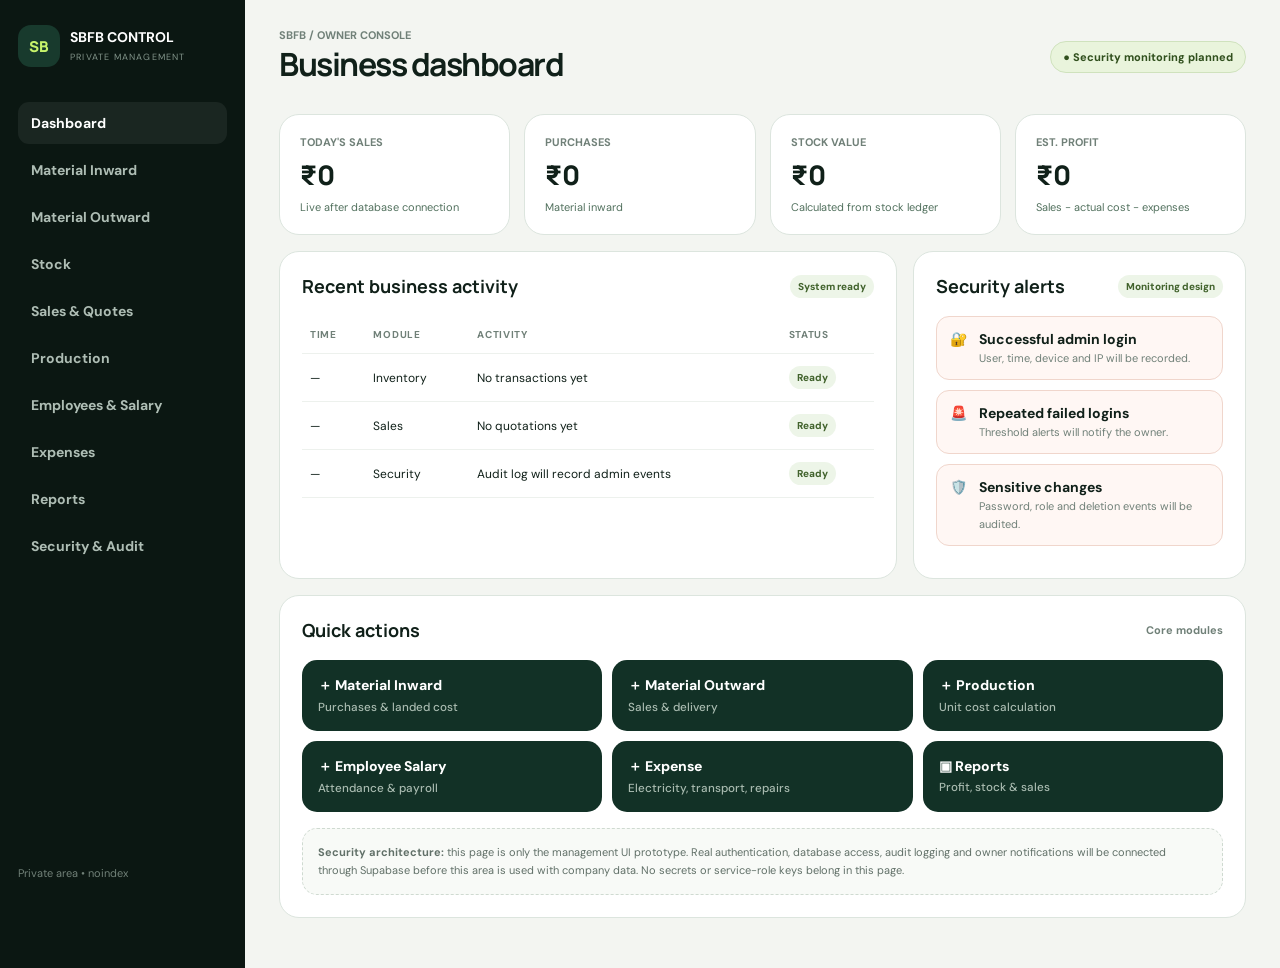
==== admin/index.html @ 0e0aa969 "Add SBFB management dashboard prototype" ====
<!doctype html><html lang="en"><head><meta charset="utf-8"><meta name="viewport" content="width=device-width,initial-scale=1"><title>SBFB Management — Admin</title><meta name="robots" content="noindex,nofollow"><link rel="preconnect" href="https://fonts.googleapis.com"><link rel="preconnect" href="https://fonts.gstatic.com" crossorigin><link href="https://fonts.googleapis.com/css2?family=DM+Sans:wght@400;500;600;700&family=Manrope:wght@600;700;800&display=swap" rel="stylesheet"><style>:root{--bg:#f3f5f1;--ink:#102019;--muted:#708078;--line:#dce5de;--green:#123126;--lime:#c7f36b;--orange:#ee7540;--card:#fff}*{box-sizing:border-box}body{margin:0;background:var(--bg);color:var(--ink);font:14px 'DM Sans',sans-serif}h1,h2,h3{font-family:Manrope;margin:0}.shell{display:grid;grid-template-columns:245px 1fr;min-height:100vh}.side{background:#0b1712;color:#d7e2db;padding:25px 18px}.brand{display:flex;gap:10px;align-items:center;margin-bottom:35px}.mark{width:42px;height:42px;border-radius:13px;background:#183a2d;color:var(--lime);display:grid;place-items:center;font:800 15px Manrope}.brand b{display:block;color:#fff}.brand small{font-size:9px;letter-spacing:1.2px;color:#82948a}.nav{display:grid;gap:5px}.nav a{padding:12px 13px;border-radius:11px;color:#aebdb4;text-decoration:none;font-weight:700}.nav a.active,.nav a:hover{background:#ffffff10;color:#fff}.sidefoot{position:fixed;bottom:20px;font-size:11px;color:#718178}.main{padding:28px 34px 50px}.top{display:flex;justify-content:space-between;align-items:center;margin-bottom:28px}.top h1{font-size:32px;letter-spacing:-1.5px}.secure{background:#e9f4dc;color:#31501e;border:1px solid #cfe2bd;border-radius:999px;padding:8px 12px;font-size:11px;font-weight:800}.cards{display:grid;grid-template-columns:repeat(4,1fr);gap:14px}.card{background:var(--card);border:1px solid var(--line);border-radius:20px;padding:20px}.label{font-size:11px;color:var(--muted);font-weight:700}.value{font:800 27px Manrope;margin-top:7px}.trend{font-size:11px;color:#52715e;margin-top:7px}.grid{display:grid;grid-template-columns:1.3fr .7fr;gap:16px;margin-top:16px}.panel{background:#fff;border:1px solid var(--line);border-radius:20px;padding:22px}.panelhead{display:flex;justify-content:space-between;align-items:center;margin-bottom:18px}.panel h2{font-size:18px}.table{width:100%;border-collapse:collapse}.table th,.table td{text-align:left;padding:12px 8px;border-bottom:1px solid #edf1ed;font-size:12px}.table th{color:var(--muted);font-size:10px;text-transform:uppercase;letter-spacing:.7px}.status{display:inline-block;border-radius:999px;padding:5px 8px;font-size:10px;font-weight:800;background:#edf5e8;color:#42632d}.alert{display:flex;gap:12px;padding:13px;border:1px solid #f0d6cc;background:#fff7f4;border-radius:13px;margin-bottom:10px}.alert b{display:block}.alert span{font-size:11px;color:var(--muted)}.quick{display:grid;grid-template-columns:repeat(3,1fr);gap:10px;margin-top:16px}.quick a{background:#123126;color:#fff;padding:16px;border-radius:15px;text-decoration:none;font-weight:800}.quick small{display:block;color:#a9bbb0;margin-top:4px;font-weight:500}.note{margin-top:16px;background:#f8faf7;border:1px dashed #cfdad1;border-radius:15px;padding:15px;color:#617068;font-size:11px;line-height:1.6}@media(max-width:900px){.shell{grid-template-columns:1fr}.side{position:static}.sidefoot{position:static;margin-top:30px}.cards{grid-template-columns:1fr 1fr}.grid{grid-template-columns:1fr}}@media(max-width:550px){.main{padding:22px 14px 40px}.top{align-items:flex-start;gap:12px}.top h1{font-size:26px}.cards{grid-template-columns:1fr 1fr}.quick{grid-template-columns:1fr}.table{min-width:560px}.panel{overflow:auto}}</style></head><body><div class="shell"><aside class="side"><div class="brand"><div class="mark">SB</div><div><b>SBFB CONTROL</b><small>PRIVATE MANAGEMENT</small></div></div><nav class="nav"><a class="active" href="#dashboard">Dashboard</a><a href="#inward">Material Inward</a><a href="#outward">Material Outward</a><a href="#stock">Stock</a><a href="#sales">Sales & Quotes</a><a href="#production">Production</a><a href="#employees">Employees & Salary</a><a href="#expenses">Expenses</a><a href="#reports">Reports</a><a href="#security">Security & Audit</a></nav><div class="sidefoot">Private area • noindex</div></aside><main class="main" id="dashboard"><div class="top"><div><div class="label">SBFB / OWNER CONSOLE</div><h1>Business dashboard</h1></div><div class="secure">● Security monitoring planned</div></div><section class="cards"><div class="card"><div class="label">TODAY'S SALES</div><div class="value">₹0</div><div class="trend">Live after database connection</div></div><div class="card"><div class="label">PURCHASES</div><div class="value">₹0</div><div class="trend">Material inward</div></div><div class="card"><div class="label">STOCK VALUE</div><div class="value">₹0</div><div class="trend">Calculated from stock ledger</div></div><div class="card"><div class="label">EST. PROFIT</div><div class="value">₹0</div><div class="trend">Sales − actual cost − expenses</div></div></section><div class="grid"><section class="panel"><div class="panelhead"><h2>Recent business activity</h2><span class="status">System ready</span></div><table class="table"><thead><tr><th>Time</th><th>Module</th><th>Activity</th><th>Status</th></tr></thead><tbody><tr><td>—</td><td>Inventory</td><td>No transactions yet</td><td><span class="status">Ready</span></td></tr><tr><td>—</td><td>Sales</td><td>No quotations yet</td><td><span class="status">Ready</span></td></tr><tr><td>—</td><td>Security</td><td>Audit log will record admin events</td><td><span class="status">Ready</span></td></tr></tbody></table></section><section class="panel" id="security"><div class="panelhead"><h2>Security alerts</h2><span class="status">Monitoring design</span></div><div class="alert"><div>🔐</div><div><b>Successful admin login</b><span>User, time, device and IP will be recorded.</span></div></div><div class="alert"><div>🚨</div><div><b>Repeated failed logins</b><span>Threshold alerts will notify the owner.</span></div></div><div class="alert"><div>🛡️</div><div><b>Sensitive changes</b><span>Password, role and deletion events will be audited.</span></div></div></section></div><section class="panel" style="margin-top:16px"><div class="panelhead"><h2>Quick actions</h2><span class="label">Core modules</span></div><div class="quick"><a href="#inward">＋ Material Inward<small>Purchases & landed cost</small></a><a href="#outward">＋ Material Outward<small>Sales & delivery</small></a><a href="#production">＋ Production<small>Unit cost calculation</small></a><a href="#employees">＋ Employee Salary<small>Attendance & payroll</small></a><a href="#expenses">＋ Expense<small>Electricity, transport, repairs</small></a><a href="#reports">▣ Reports<small>Profit, stock & sales</small></a></div><div class="note"><b>Security architecture:</b> this page is only the management UI prototype. Real authentication, database access, audit logging and owner notifications will be connected through Supabase before this area is used with company data. No secrets or service-role keys belong in this page.</div></section></main></div></body></html>
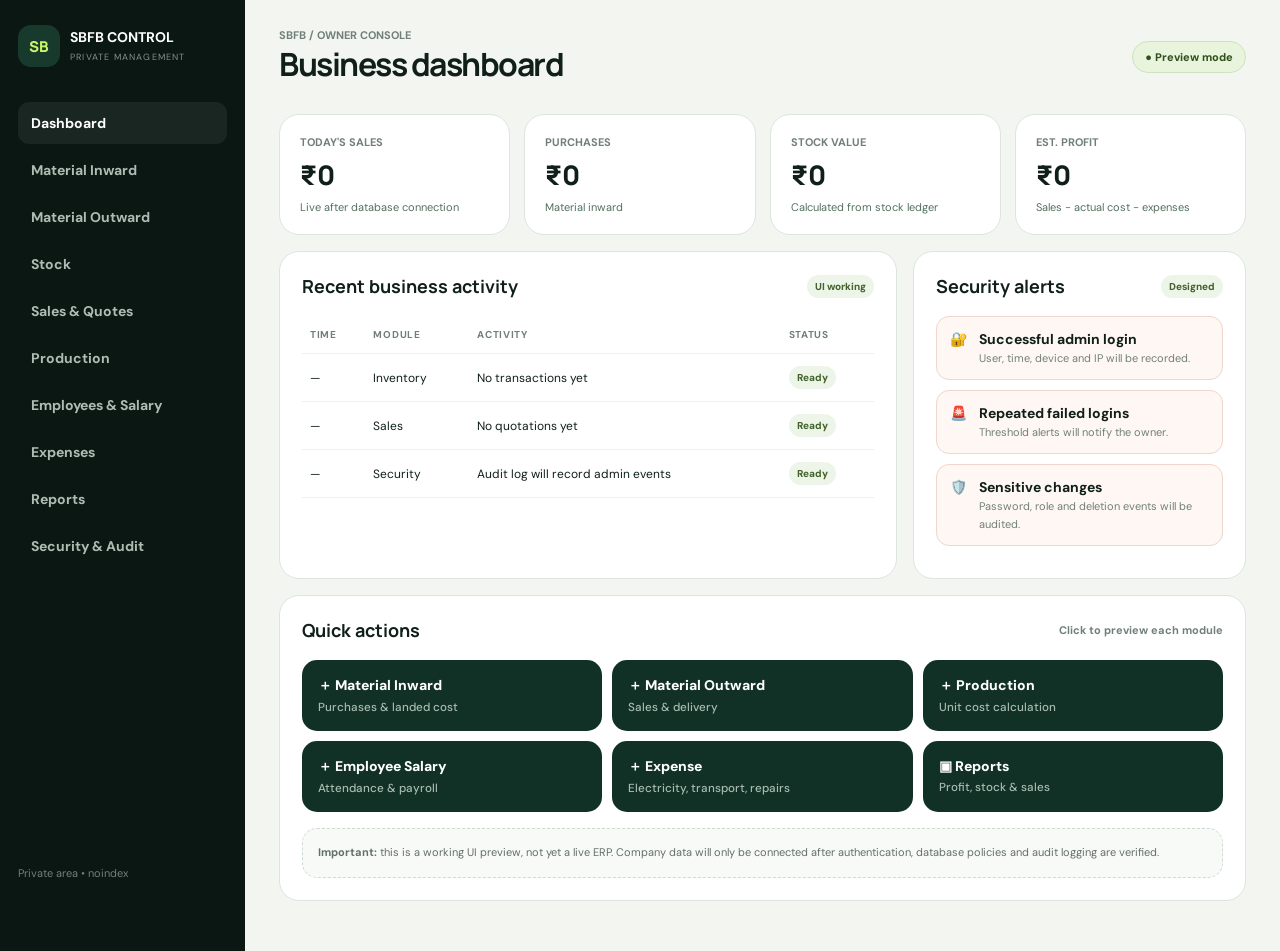
==== commit 597510a2: "Make admin dashboard preview interactive" ====
--- a/admin/index.html
+++ b/admin/index.html
@@ -1 +1,37 @@
-<!doctype html><html lang="en"><head><meta charset="utf-8"><meta name="viewport" content="width=device-width,initial-scale=1"><title>SBFB Management — Admin</title><meta name="robots" content="noindex,nofollow"><link rel="preconnect" href="https://fonts.googleapis.com"><link rel="preconnect" href="https://fonts.gstatic.com" crossorigin><link href="https://fonts.googleapis.com/css2?family=DM+Sans:wght@400;500;600;700&family=Manrope:wght@600;700;800&display=swap" rel="stylesheet"><style>:root{--bg:#f3f5f1;--ink:#102019;--muted:#708078;--line:#dce5de;--green:#123126;--lime:#c7f36b;--orange:#ee7540;--card:#fff}*{box-sizing:border-box}body{margin:0;background:var(--bg);color:var(--ink);font:14px 'DM Sans',sans-serif}h1,h2,h3{font-family:Manrope;margin:0}.shell{display:grid;grid-template-columns:245px 1fr;min-height:100vh}.side{background:#0b1712;color:#d7e2db;padding:25px 18px}.brand{display:flex;gap:10px;align-items:center;margin-bottom:35px}.mark{width:42px;height:42px;border-radius:13px;background:#183a2d;color:var(--lime);display:grid;place-items:center;font:800 15px Manrope}.brand b{display:block;color:#fff}.brand small{font-size:9px;letter-spacing:1.2px;color:#82948a}.nav{display:grid;gap:5px}.nav a{padding:12px 13px;border-radius:11px;color:#aebdb4;text-decoration:none;font-weight:700}.nav a.active,.nav a:hover{background:#ffffff10;color:#fff}.sidefoot{position:fixed;bottom:20px;font-size:11px;color:#718178}.main{padding:28px 34px 50px}.top{display:flex;justify-content:space-between;align-items:center;margin-bottom:28px}.top h1{font-size:32px;letter-spacing:-1.5px}.secure{background:#e9f4dc;color:#31501e;border:1px solid #cfe2bd;border-radius:999px;padding:8px 12px;font-size:11px;font-weight:800}.cards{display:grid;grid-template-columns:repeat(4,1fr);gap:14px}.card{background:var(--card);border:1px solid var(--line);border-radius:20px;padding:20px}.label{font-size:11px;color:var(--muted);font-weight:700}.value{font:800 27px Manrope;margin-top:7px}.trend{font-size:11px;color:#52715e;margin-top:7px}.grid{display:grid;grid-template-columns:1.3fr .7fr;gap:16px;margin-top:16px}.panel{background:#fff;border:1px solid var(--line);border-radius:20px;padding:22px}.panelhead{display:flex;justify-content:space-between;align-items:center;margin-bottom:18px}.panel h2{font-size:18px}.table{width:100%;border-collapse:collapse}.table th,.table td{text-align:left;padding:12px 8px;border-bottom:1px solid #edf1ed;font-size:12px}.table th{color:var(--muted);font-size:10px;text-transform:uppercase;letter-spacing:.7px}.status{display:inline-block;border-radius:999px;padding:5px 8px;font-size:10px;font-weight:800;background:#edf5e8;color:#42632d}.alert{display:flex;gap:12px;padding:13px;border:1px solid #f0d6cc;background:#fff7f4;border-radius:13px;margin-bottom:10px}.alert b{display:block}.alert span{font-size:11px;color:var(--muted)}.quick{display:grid;grid-template-columns:repeat(3,1fr);gap:10px;margin-top:16px}.quick a{background:#123126;color:#fff;padding:16px;border-radius:15px;text-decoration:none;font-weight:800}.quick small{display:block;color:#a9bbb0;margin-top:4px;font-weight:500}.note{margin-top:16px;background:#f8faf7;border:1px dashed #cfdad1;border-radius:15px;padding:15px;color:#617068;font-size:11px;line-height:1.6}@media(max-width:900px){.shell{grid-template-columns:1fr}.side{position:static}.sidefoot{position:static;margin-top:30px}.cards{grid-template-columns:1fr 1fr}.grid{grid-template-columns:1fr}}@media(max-width:550px){.main{padding:22px 14px 40px}.top{align-items:flex-start;gap:12px}.top h1{font-size:26px}.cards{grid-template-columns:1fr 1fr}.quick{grid-template-columns:1fr}.table{min-width:560px}.panel{overflow:auto}}</style></head><body><div class="shell"><aside class="side"><div class="brand"><div class="mark">SB</div><div><b>SBFB CONTROL</b><small>PRIVATE MANAGEMENT</small></div></div><nav class="nav"><a class="active" href="#dashboard">Dashboard</a><a href="#inward">Material Inward</a><a href="#outward">Material Outward</a><a href="#stock">Stock</a><a href="#sales">Sales & Quotes</a><a href="#production">Production</a><a href="#employees">Employees & Salary</a><a href="#expenses">Expenses</a><a href="#reports">Reports</a><a href="#security">Security & Audit</a></nav><div class="sidefoot">Private area • noindex</div></aside><main class="main" id="dashboard"><div class="top"><div><div class="label">SBFB / OWNER CONSOLE</div><h1>Business dashboard</h1></div><div class="secure">● Security monitoring planned</div></div><section class="cards"><div class="card"><div class="label">TODAY'S SALES</div><div class="value">₹0</div><div class="trend">Live after database connection</div></div><div class="card"><div class="label">PURCHASES</div><div class="value">₹0</div><div class="trend">Material inward</div></div><div class="card"><div class="label">STOCK VALUE</div><div class="value">₹0</div><div class="trend">Calculated from stock ledger</div></div><div class="card"><div class="label">EST. PROFIT</div><div class="value">₹0</div><div class="trend">Sales − actual cost − expenses</div></div></section><div class="grid"><section class="panel"><div class="panelhead"><h2>Recent business activity</h2><span class="status">System ready</span></div><table class="table"><thead><tr><th>Time</th><th>Module</th><th>Activity</th><th>Status</th></tr></thead><tbody><tr><td>—</td><td>Inventory</td><td>No transactions yet</td><td><span class="status">Ready</span></td></tr><tr><td>—</td><td>Sales</td><td>No quotations yet</td><td><span class="status">Ready</span></td></tr><tr><td>—</td><td>Security</td><td>Audit log will record admin events</td><td><span class="status">Ready</span></td></tr></tbody></table></section><section class="panel" id="security"><div class="panelhead"><h2>Security alerts</h2><span class="status">Monitoring design</span></div><div class="alert"><div>🔐</div><div><b>Successful admin login</b><span>User, time, device and IP will be recorded.</span></div></div><div class="alert"><div>🚨</div><div><b>Repeated failed logins</b><span>Threshold alerts will notify the owner.</span></div></div><div class="alert"><div>🛡️</div><div><b>Sensitive changes</b><span>Password, role and deletion events will be audited.</span></div></div></section></div><section class="panel" style="margin-top:16px"><div class="panelhead"><h2>Quick actions</h2><span class="label">Core modules</span></div><div class="quick"><a href="#inward">＋ Material Inward<small>Purchases & landed cost</small></a><a href="#outward">＋ Material Outward<small>Sales & delivery</small></a><a href="#production">＋ Production<small>Unit cost calculation</small></a><a href="#employees">＋ Employee Salary<small>Attendance & payroll</small></a><a href="#expenses">＋ Expense<small>Electricity, transport, repairs</small></a><a href="#reports">▣ Reports<small>Profit, stock & sales</small></a></div><div class="note"><b>Security architecture:</b> this page is only the management UI prototype. Real authentication, database access, audit logging and owner notifications will be connected through Supabase before this area is used with company data. No secrets or service-role keys belong in this page.</div></section></main></div></body></html>+<!doctype html>
+<html lang="en">
+<head>
+<meta charset="utf-8"><meta name="viewport" content="width=device-width,initial-scale=1">
+<title>SBFB Management — Admin</title><meta name="robots" content="noindex,nofollow">
+<link rel="preconnect" href="https://fonts.googleapis.com"><link rel="preconnect" href="https://fonts.gstatic.com" crossorigin><link href="https://fonts.googleapis.com/css2?family=DM+Sans:wght@400;500;600;700&family=Manrope:wght@600;700;800&display=swap" rel="stylesheet">
+<style>
+:root{--bg:#f3f5f1;--ink:#102019;--muted:#708078;--line:#dce5de;--green:#123126;--lime:#c7f36b;--orange:#ee7540;--card:#fff}*{box-sizing:border-box}body{margin:0;background:var(--bg);color:var(--ink);font:14px 'DM Sans',sans-serif}h1,h2,h3{font-family:Manrope;margin:0}.shell{display:grid;grid-template-columns:245px 1fr;min-height:100vh}.side{background:#0b1712;color:#d7e2db;padding:25px 18px}.brand{display:flex;gap:10px;align-items:center;margin-bottom:35px}.mark{width:42px;height:42px;border-radius:13px;background:#183a2d;color:var(--lime);display:grid;place-items:center;font:800 15px Manrope}.brand b{display:block;color:#fff}.brand small{font-size:9px;letter-spacing:1.2px;color:#82948a}.nav{display:grid;gap:5px}.nav a{padding:12px 13px;border-radius:11px;color:#aebdb4;text-decoration:none;font-weight:700}.nav a.active,.nav a:hover{background:#ffffff10;color:#fff}.sidefoot{position:fixed;bottom:20px;font-size:11px;color:#718178}.main{padding:28px 34px 50px}.top{display:flex;justify-content:space-between;align-items:center;margin-bottom:28px}.top h1{font-size:32px;letter-spacing:-1.5px}.secure{background:#e9f4dc;color:#31501e;border:1px solid #cfe2bd;border-radius:999px;padding:8px 12px;font-size:11px;font-weight:800}.cards{display:grid;grid-template-columns:repeat(4,1fr);gap:14px}.card{background:var(--card);border:1px solid var(--line);border-radius:20px;padding:20px}.label{font-size:11px;color:var(--muted);font-weight:700}.value{font:800 27px Manrope;margin-top:7px}.trend{font-size:11px;color:#52715e;margin-top:7px}.grid{display:grid;grid-template-columns:1.3fr .7fr;gap:16px;margin-top:16px}.panel{background:#fff;border:1px solid var(--line);border-radius:20px;padding:22px}.panelhead{display:flex;justify-content:space-between;align-items:center;margin-bottom:18px}.panel h2{font-size:18px}.table{width:100%;border-collapse:collapse}.table th,.table td{text-align:left;padding:12px 8px;border-bottom:1px solid #edf1ed;font-size:12px}.table th{color:var(--muted);font-size:10px;text-transform:uppercase;letter-spacing:.7px}.status{display:inline-block;border-radius:999px;padding:5px 8px;font-size:10px;font-weight:800;background:#edf5e8;color:#42632d}.alert{display:flex;gap:12px;padding:13px;border:1px solid #f0d6cc;background:#fff7f4;border-radius:13px;margin-bottom:10px}.alert b{display:block}.alert span{font-size:11px;color:var(--muted)}.quick{display:grid;grid-template-columns:repeat(3,1fr);gap:10px;margin-top:16px}.quick a{background:#123126;color:#fff;padding:16px;border-radius:15px;text-decoration:none;font-weight:800}.quick small{display:block;color:#a9bbb0;margin-top:4px;font-weight:500}.note{margin-top:16px;background:#f8faf7;border:1px dashed #cfdad1;border-radius:15px;padding:15px;color:#617068;font-size:11px;line-height:1.6}.drawer{position:fixed;inset:0;background:#06100bcc;display:none;align-items:center;justify-content:center;padding:18px;z-index:99}.drawer.open{display:flex}.modal{width:min(720px,100%);max-height:90vh;overflow:auto;background:#fff;border-radius:24px;padding:25px;box-shadow:0 30px 100px #0006}.modalhead{display:flex;justify-content:space-between;gap:20px;align-items:center;margin-bottom:20px}.close{border:0;background:#eef2ed;border-radius:10px;padding:10px 12px;cursor:pointer;font-weight:800}.formgrid{display:grid;grid-template-columns:1fr 1fr;gap:12px}.field label{display:block;font-size:11px;font-weight:800;color:var(--muted);margin-bottom:6px}.field input,.field select{width:100%;padding:12px;border:1px solid var(--line);border-radius:10px;background:#fff;font:inherit}.full{grid-column:1/-1}.submit{margin-top:16px;width:100%;border:0;background:var(--orange);color:#fff;padding:13px;border-radius:12px;font-weight:800;cursor:pointer}.toast{position:fixed;right:18px;bottom:18px;background:var(--green);color:#fff;padding:13px 16px;border-radius:12px;display:none;z-index:120;font-size:12px}.toast.show{display:block}@media(max-width:900px){.shell{grid-template-columns:1fr}.side{position:static}.sidefoot{position:static;margin-top:30px}.cards{grid-template-columns:1fr 1fr}.grid{grid-template-columns:1fr}}@media(max-width:550px){.main{padding:22px 14px 40px}.top{align-items:flex-start;gap:12px}.top h1{font-size:26px}.cards{grid-template-columns:1fr 1fr}.quick{grid-template-columns:1fr}.table{min-width:560px}.panel{overflow:auto}.formgrid{grid-template-columns:1fr}.full{grid-column:auto}}
+</style>
+</head>
+<body>
+<div class="shell">
+<aside class="side"><div class="brand"><div class="mark">SB</div><div><b>SBFB CONTROL</b><small>PRIVATE MANAGEMENT</small></div></div>
+<nav class="nav"><a class="active" href="#dashboard" data-module="Dashboard">Dashboard</a><a href="#inward" data-module="Material Inward">Material Inward</a><a href="#outward" data-module="Material Outward">Material Outward</a><a href="#stock" data-module="Stock">Stock</a><a href="#sales" data-module="Sales & Quotes">Sales & Quotes</a><a href="#production" data-module="Production">Production</a><a href="#employees" data-module="Employees & Salary">Employees & Salary</a><a href="#expenses" data-module="Expenses">Expenses</a><a href="#reports" data-module="Reports">Reports</a><a href="#security" data-module="Security & Audit">Security & Audit</a></nav><div class="sidefoot">Private area • noindex</div></aside>
+<main class="main" id="dashboard"><div class="top"><div><div class="label">SBFB / OWNER CONSOLE</div><h1>Business dashboard</h1></div><div class="secure">● Preview mode</div></div>
+<section class="cards"><div class="card"><div class="label">TODAY'S SALES</div><div class="value">₹0</div><div class="trend">Live after database connection</div></div><div class="card"><div class="label">PURCHASES</div><div class="value">₹0</div><div class="trend">Material inward</div></div><div class="card"><div class="label">STOCK VALUE</div><div class="value">₹0</div><div class="trend">Calculated from stock ledger</div></div><div class="card"><div class="label">EST. PROFIT</div><div class="value">₹0</div><div class="trend">Sales − actual cost − expenses</div></div></section>
+<div class="grid"><section class="panel"><div class="panelhead"><h2>Recent business activity</h2><span class="status">UI working</span></div><table class="table"><thead><tr><th>Time</th><th>Module</th><th>Activity</th><th>Status</th></tr></thead><tbody><tr><td>—</td><td>Inventory</td><td>No transactions yet</td><td><span class="status">Ready</span></td></tr><tr><td>—</td><td>Sales</td><td>No quotations yet</td><td><span class="status">Ready</span></td></tr><tr><td>—</td><td>Security</td><td>Audit log will record admin events</td><td><span class="status">Ready</span></td></tr></tbody></table></section>
+<section class="panel" id="security"><div class="panelhead"><h2>Security alerts</h2><span class="status">Designed</span></div><div class="alert"><div>🔐</div><div><b>Successful admin login</b><span>User, time, device and IP will be recorded.</span></div></div><div class="alert"><div>🚨</div><div><b>Repeated failed logins</b><span>Threshold alerts will notify the owner.</span></div></div><div class="alert"><div>🛡️</div><div><b>Sensitive changes</b><span>Password, role and deletion events will be audited.</span></div></div></section></div>
+<section class="panel" style="margin-top:16px"><div class="panelhead"><h2>Quick actions</h2><span class="label">Click to preview each module</span></div><div class="quick"><a href="#inward" data-module="Material Inward">＋ Material Inward<small>Purchases & landed cost</small></a><a href="#outward" data-module="Material Outward">＋ Material Outward<small>Sales & delivery</small></a><a href="#production" data-module="Production">＋ Production<small>Unit cost calculation</small></a><a href="#employees" data-module="Employees & Salary">＋ Employee Salary<small>Attendance & payroll</small></a><a href="#expenses" data-module="Expenses">＋ Expense<small>Electricity, transport, repairs</small></a><a href="#reports" data-module="Reports">▣ Reports<small>Profit, stock & sales</small></a></div><div class="note"><b>Important:</b> this is a working UI preview, not yet a live ERP. Company data will only be connected after authentication, database policies and audit logging are verified.</div></section>
+</main></div>
+<div class="drawer" id="drawer"><div class="modal"><div class="modalhead"><div><div class="label">SBFB MANAGEMENT</div><h2 id="modalTitle">Module</h2></div><button class="close" id="close">Close</button></div><div id="modalBody"></div></div></div><div class="toast" id="toast">Preview action completed.</div>
+<script>
+const drawer=document.getElementById('drawer'),title=document.getElementById('modalTitle'),body=document.getElementById('modalBody'),toast=document.getElementById('toast');
+const templates={
+'Material Inward':['Supplier','Material','Quantity','Unit cost','Transport cost','Invoice number'],
+'Material Outward':['Customer','Material','Quantity','Selling price','Transport cost','Vehicle number'],
+'Production':['Product','Quantity produced','Rejected quantity','Raw material cost','Labour cost','Electricity cost'],
+'Employees & Salary':['Employee name','Phone','Role','Pay type','Base salary','Joining date'],
+'Expenses':['Category','Description','Amount','Expense date','Payment status'],
+'Sales & Quotes':['Customer','Product','Quantity','Delivery location','Selling price'],
+'Stock':['Product','Current quantity','Unit','Minimum stock level'],
+'Reports':['Report type','Start date','End date'],
+'Security & Audit':['Event type','Severity','User/device information'],
+'Dashboard':['Dashboard overview']};
+function openModule(name){title.textContent=name;const fields=templates[name]||['Details'];if(name==='Dashboard'){body.innerHTML='<p style="color:#617068;line-height:1.7">Dashboard preview is active. Live sales, stock, purchases and profit will populate after the secure database connection.</p>';}else{body.innerHTML='<div class="formgrid">'+fields.map((f,i)=>`<div class="field ${i===fields.length-1?'full':''}"><label>${f}</label><input placeholder="${f}"></div>`).join('')+'</div><button class="submit" id="demoSubmit">Save preview entry</button><p style="font-size:11px;color:#708078;margin:12px 0 0">Preview only — this entry is not saved to the company database yet.</p>';}drawer.classList.add('open');history.replaceState(null,'','#'+name.toLowerCase().replace(/[^a-z]+/g,'-'));}
+document.querySelectorAll('[data-module]').forEach(a=>a.addEventListener('click',e=>{e.preventDefault();openModule(a.dataset.module)}));document.getElementById('close').onclick=()=>drawer.classList.remove('open');drawer.addEventListener('click',e=>{if(e.target===drawer)drawer.classList.remove('open')});document.addEventListener('keydown',e=>{if(e.key==='Escape')drawer.classList.remove('open')});document.addEventListener('click',e=>{if(e.target.id==='demoSubmit'){toast.classList.add('show');setTimeout(()=>toast.classList.remove('show'),1800)}});
+</script></body></html>
